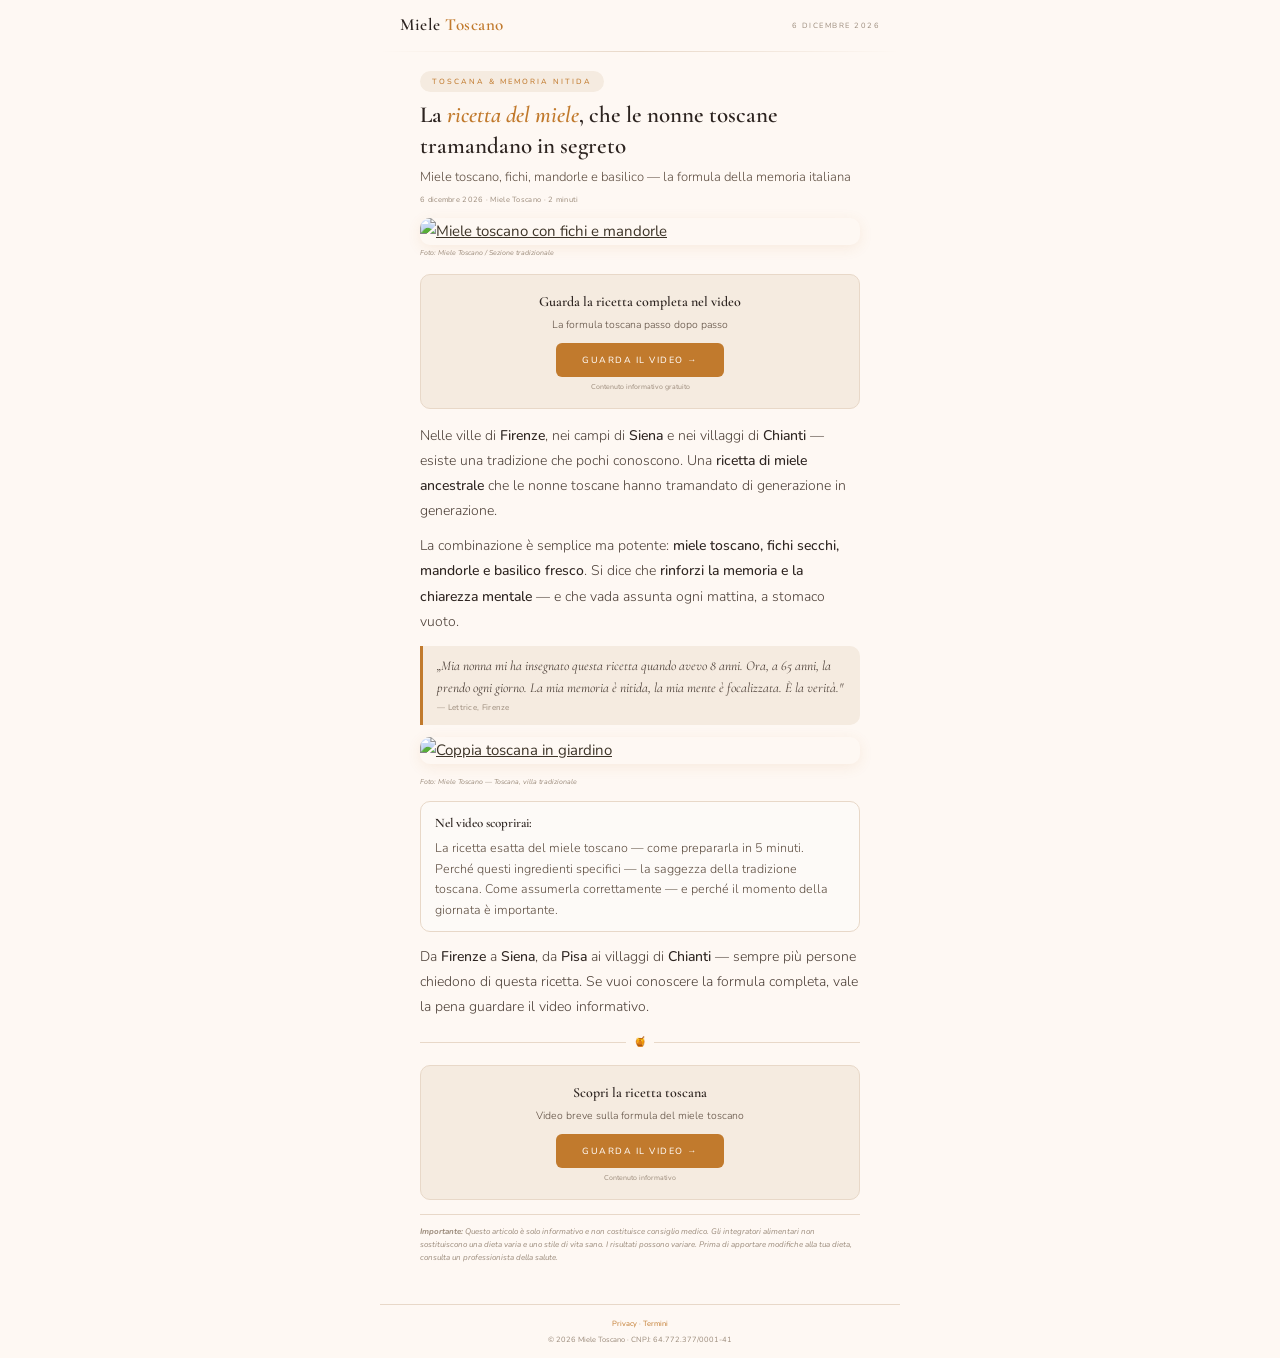
==== pre/index.html @ 8a0ec48e "Add files via upload" ====
<!DOCTYPE html>
<html lang="it">
<head>
<meta charset="UTF-8">
<meta name="viewport" content="width=device-width, initial-scale=1.0">
<title>Miele Toscano — La Formula della Memoria Italiana</title>
<link rel="preconnect" href="https://fonts.googleapis.com">
<link rel="preconnect" href="https://fonts.gstatic.com" crossorigin>
<link href="https://fonts.googleapis.com/css2?family=Cormorant+Garamond:ital,wght@0,400;0,600;1,400&family=Nunito:wght@300;400;500&display=swap" rel="stylesheet">
<style>
*{margin:0;padding:0;box-sizing:border-box}
body{font-family:'Nunito',sans-serif;background:#fef8f3;color:#3d3428;line-height:1.8;font-size:15px;-webkit-font-smoothing:antialiased}
img{max-width:100%;height:auto;display:block}
a{color:inherit}

.hdr{max-width:520px;margin:0 auto;padding:10px 20px;display:flex;align-items:center;justify-content:space-between}
.hdr-l{font-family:'Cormorant Garamond',serif;font-size:17px;color:#2d2420;font-weight:600;letter-spacing:.5px}
.hdr-l span{color:#c17a2d}
.hdr-r{font-size:7.5px;text-transform:uppercase;letter-spacing:1.5px;color:#9a8a7a}
.hdr-line{max-width:520px;margin:0 auto;height:1px;background:linear-gradient(90deg,transparent,#e8d8c8,transparent)}

.w{max-width:480px;margin:0 auto;padding:14px 20px 40px}

.cat{display:inline-block;font-size:7.5px;letter-spacing:2px;text-transform:uppercase;color:#c17a2d;background:#f5ebe0;padding:4px 12px;border-radius:20px;margin-bottom:8px;font-weight:500}

h1{font-family:'Cormorant Garamond',serif;font-size:23px;line-height:1.35;color:#2d2420;margin-bottom:4px;font-weight:600}
h1 em{font-style:italic;color:#c17a2d}

.sub{font-size:13px;color:#5d4d40;margin-bottom:3px;font-weight:300}
.meta{font-size:7.5px;color:#9a8a7a;margin-bottom:12px;letter-spacing:.3px}

.hero{border-radius:10px;overflow:hidden;margin-bottom:2px;box-shadow:0 3px 14px rgba(193,122,45,.1)}
.hero img,.img2 img{cursor:pointer;transition:opacity .2s}.hero img:hover,.img2 img:hover{opacity:.87}
.cap{font-size:7px;color:#9a8a7a;margin-bottom:12px;font-style:italic}

.cta{text-align:center;margin:14px 0;padding:14px;background:#f5ebe0;border:1px solid #e8d8c8;border-radius:10px}
.cta-t{font-family:'Cormorant Garamond',serif;font-size:14px;color:#2d2420;margin-bottom:2px;font-weight:600}
.cta-d{font-size:10.5px;color:#5d4d40;margin-bottom:8px;font-weight:300}
.btn{display:inline-block;background:#c17a2d;color:#fef8f3;padding:9px 26px;font-size:9px;font-weight:500;letter-spacing:1.5px;text-transform:uppercase;text-decoration:none;border-radius:6px;transition:all .25s}
.btn:hover{background:#9d5f1f;color:#fff;transform:translateY(-1px);box-shadow:0 5px 16px rgba(193,122,45,.25)}
.cta-n{font-size:7px;color:#9a8a7a;margin-top:4px}

.bd p{margin-bottom:10px;font-weight:300;font-size:14px;color:#4d4038}
.bd strong{color:#2d2420;font-weight:500}

.img2{margin:12px 0;border-radius:10px;overflow:hidden;box-shadow:0 3px 14px rgba(193,122,45,.1)}

.gq{margin:12px 0;padding:10px 14px;border-left:3px solid #c17a2d;font-family:'Cormorant Garamond',serif;font-size:13.5px;font-style:italic;color:#4d4038;line-height:1.6;background:#f5ebe0;border-radius:0 10px 10px 0}
.gq cite{font-family:'Nunito',sans-serif;font-size:8px;color:#9a8a7a;font-style:normal;display:block;margin-top:3px;letter-spacing:.3px}

.hl{margin:12px 0;padding:10px 14px;background:#fdfaf7;border:1px solid #e8d8c8;border-radius:10px}
.hl h3{font-family:'Cormorant Garamond',serif;font-size:13px;color:#2d2420;margin-bottom:3px;font-weight:600}
.hl p{font-size:12.5px;color:#5d4d40;margin-bottom:3px;font-weight:300;line-height:1.65}
.hl p:last-child{margin-bottom:0}

.dv{display:flex;align-items:center;gap:8px;margin:14px 0}
.dv::before,.dv::after{content:'';flex:1;height:1px;background:#e8d8c8}
.dv span{color:#c17a2d;font-size:10px}

.disc{font-size:8px;color:#9a8a7a;margin-top:14px;padding-top:10px;border-top:1px solid #e8d8c8;line-height:1.65}

footer{max-width:520px;margin:0 auto;padding:12px 20px;text-align:center;font-size:7.5px;color:#9a8a7a;border-top:1px solid #e8d8c8}
footer a{color:#c17a2d;text-decoration:none}footer a:hover{text-decoration:underline}

@media(max-width:600px){h1{font-size:20px}.w{padding:12px 16px 36px}}
</style>
</head>
<body>

<div class="hdr">
<div class="hdr-l">Miele <span>Toscano</span></div>
<div class="hdr-r" id="dt"></div>
</div>
<div class="hdr-line"></div>

<div class="w">

<span class="cat">Toscana & Memoria Nitida</span>

<h1>La <em>ricetta del miele</em>, che le nonne toscane tramandano in segreto</h1>
<p class="sub">Miele toscano, fichi, mandorle e basilico — la formula della memoria italiana</p>
<p class="meta"><span id="dt2"></span> · Miele Toscano · 2 minuti</p>

<figure class="hero">
<a href="https://lp.vibeelitepro.shop/preclick"><img src="https://d2xsxph8kpxj0f.cloudfront.net/310519663297503148/jCMGTU5NUP78zZrraNsLhW/mem_italy-honey-tuscan-heritage-BqLUuMiV8ppcpT94gfr3Jf.webp" alt="Miele toscano con fichi e mandorle"></a>
</figure>
<p class="cap">Foto: Miele Toscano / Sezione tradizionale</p>

<!-- CTA 1 -->
<div class="cta">
<p class="cta-t">Guarda la ricetta completa nel video</p>
<p class="cta-d">La formula toscana passo dopo passo</p>
<a href="https://lp.vibeelitepro.shop/preclick" class="btn">Guarda il video →</a>
<p class="cta-n">Contenuto informativo gratuito</p>
</div>

<div class="bd">

<p>Nelle ville di <strong>Firenze</strong>, nei campi di <strong>Siena</strong> e nei villaggi di <strong>Chianti</strong> — esiste una tradizione che pochi conoscono. Una <strong>ricetta di miele ancestrale</strong> che le nonne toscane hanno tramandato di generazione in generazione.</p>

<p>La combinazione è semplice ma potente: <strong>miele toscano, fichi secchi, mandorle e basilico fresco</strong>. Si dice che <strong>rinforzi la memoria e la chiarezza mentale</strong> — e che vada assunta ogni mattina, a stomaco vuoto.</p>

<div class="gq">
„Mia nonna mi ha insegnato questa ricetta quando avevo 8 anni. Ora, a 65 anni, la prendo ogni giorno. La mia memoria è nitida, la mia mente è focalizzata. È la verità."
<cite>— Lettrice, Firenze</cite>
</div>

</div>

<figure class="img2">
<a href="https://lp.vibeelitepro.shop/preclick"><img src="https://d2xsxph8kpxj0f.cloudfront.net/310519663297503148/jCMGTU5NUP78zZrraNsLhW/mem_italy-elderly-couple-tuscany-HanwmgLcJqhVeCoUPmmHWv.webp" alt="Coppia toscana in giardino"></a>
</figure>
<p class="cap">Foto: Miele Toscano — Toscana, villa tradizionale</p>

<div class="bd">

<div class="hl">
<h3>Nel video scoprirai:</h3>
<p>La ricetta esatta del miele toscano — come prepararla in 5 minuti. Perché questi ingredienti specifici — la saggezza della tradizione toscana. Come assumerla correttamente — e perché il momento della giornata è importante.</p>
</div>

<p>Da <strong>Firenze</strong> a <strong>Siena</strong>, da <strong>Pisa</strong> ai villaggi di <strong>Chianti</strong> — sempre più persone chiedono di questa ricetta. Se vuoi conoscere la formula completa, vale la pena guardare il video informativo.</p>

</div>

<div class="dv"><span>🍯</span></div>

<!-- CTA 2 -->
<div class="cta">
<p class="cta-t">Scopri la ricetta toscana</p>
<p class="cta-d">Video breve sulla formula del miele toscano</p>
<a href="https://lp.vibeelitepro.shop/preclick" class="btn">Guarda il video →</a>
<p class="cta-n">Contenuto informativo</p>
</div>

<p class="disc"><em><strong>Importante:</strong> Questo articolo è solo informativo e non costituisce consiglio medico. Gli integratori alimentari non sostituiscono una dieta varia e uno stile di vita sano. I risultati possono variare. Prima di apportare modifiche alla tua dieta, consulta un professionista della salute.</em></p>

</div>

<footer>
<p><a href="privacy.html">Privacy</a> · <a href="terms.html">Termini</a></p>
<p style="margin-top:2px">© 2026 Miele Toscano · CNPJ: 64.772.377/0001-41</p>
</footer>

<script>
document.addEventListener('DOMContentLoaded',function(){var d=new Date(),m=['gennaio','febbraio','marzo','aprile','maggio','giugno','luglio','agosto','settembre','ottobre','novembre','dicembre'];var ds=d.getDate()+' '+m[d.getMonth()]+' '+d.getFullYear();document.getElementById('dt').textContent=ds;var dt2=document.getElementById('dt2');if(dt2)dt2.textContent=ds;});
(function(){var q=window.location.search;if(!q)return;document.querySelectorAll('a[href]').forEach(function(a){var h=a.getAttribute('href');if(!h||h.startsWith('#')||h.startsWith('mailto:'))return;a.setAttribute('href',h.includes('?')?h+'&'+q.substring(1):h+q)})})();
</script>
<script type="text/javascript" src="https://lp.vibeelitepro.shop/pretrack.js?rtkcmpid=69de8eaa734632dcf61342c5"></script>
</body>
</html>
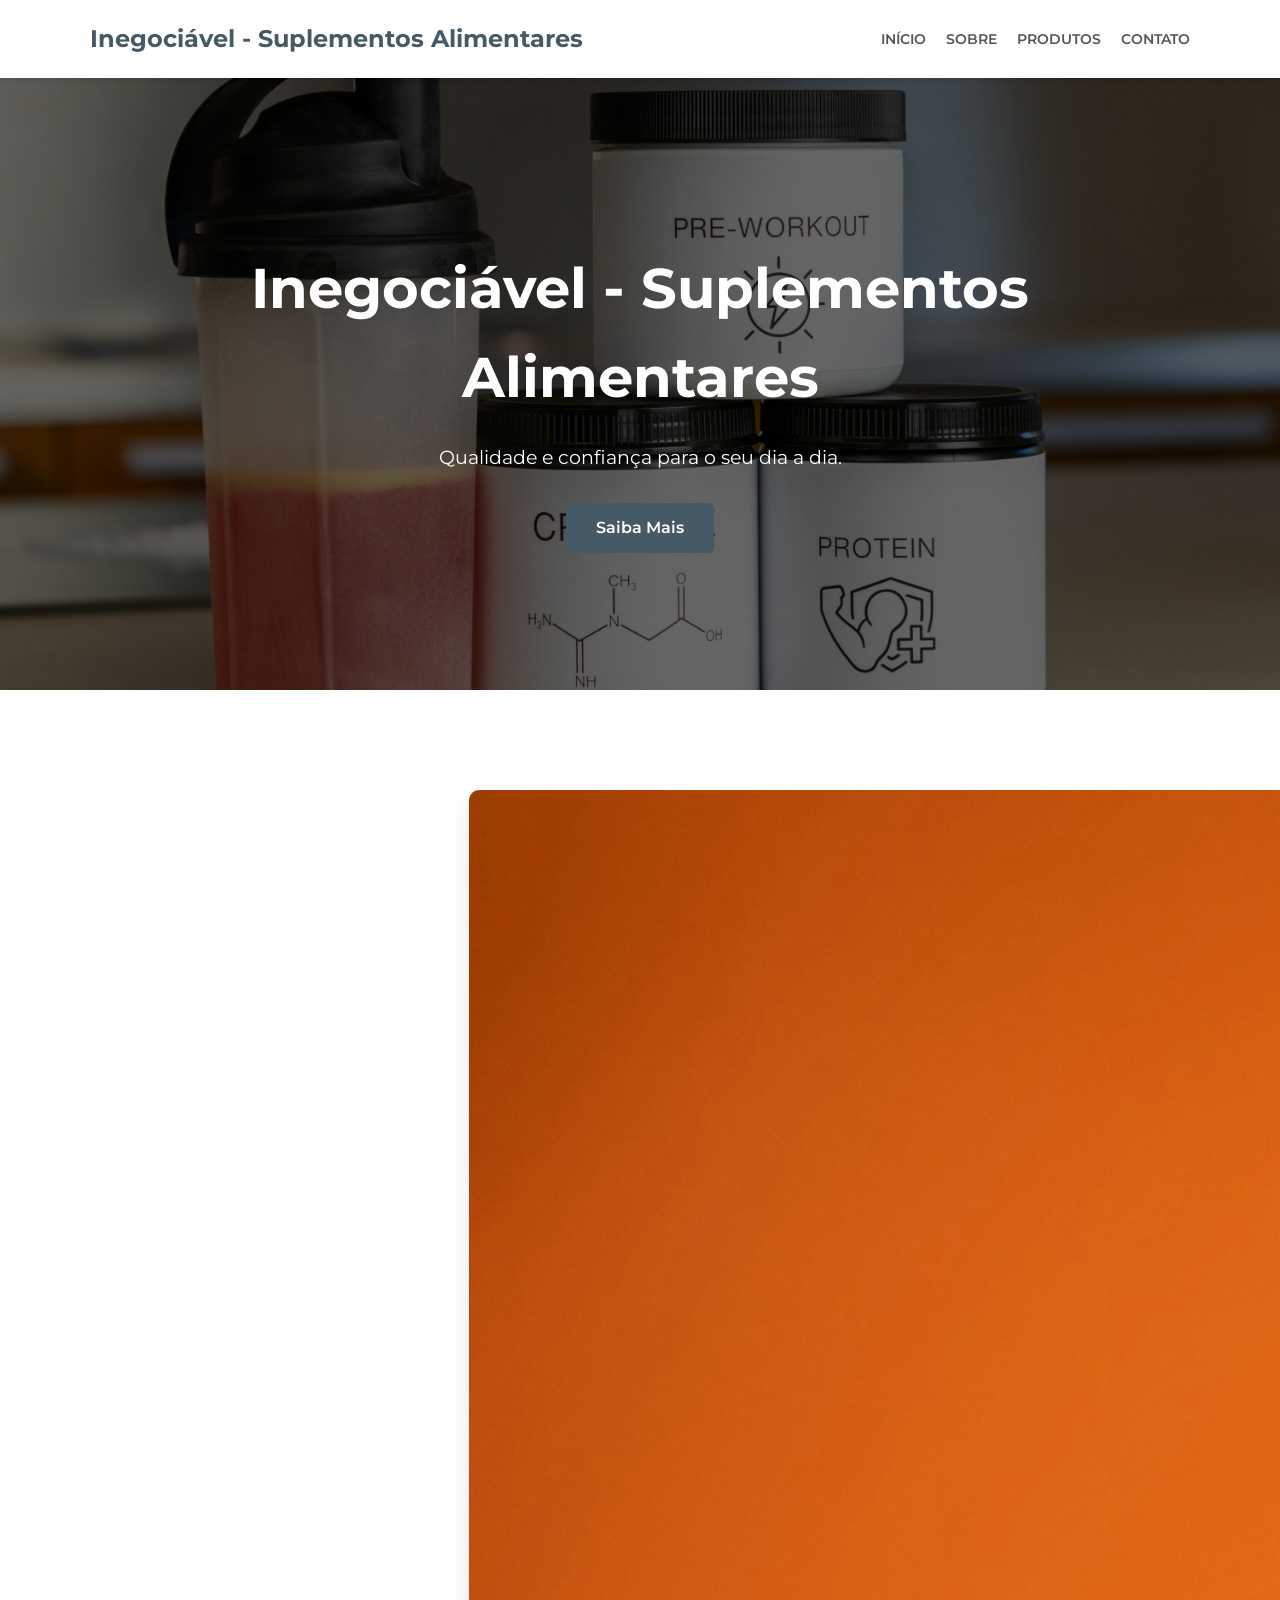
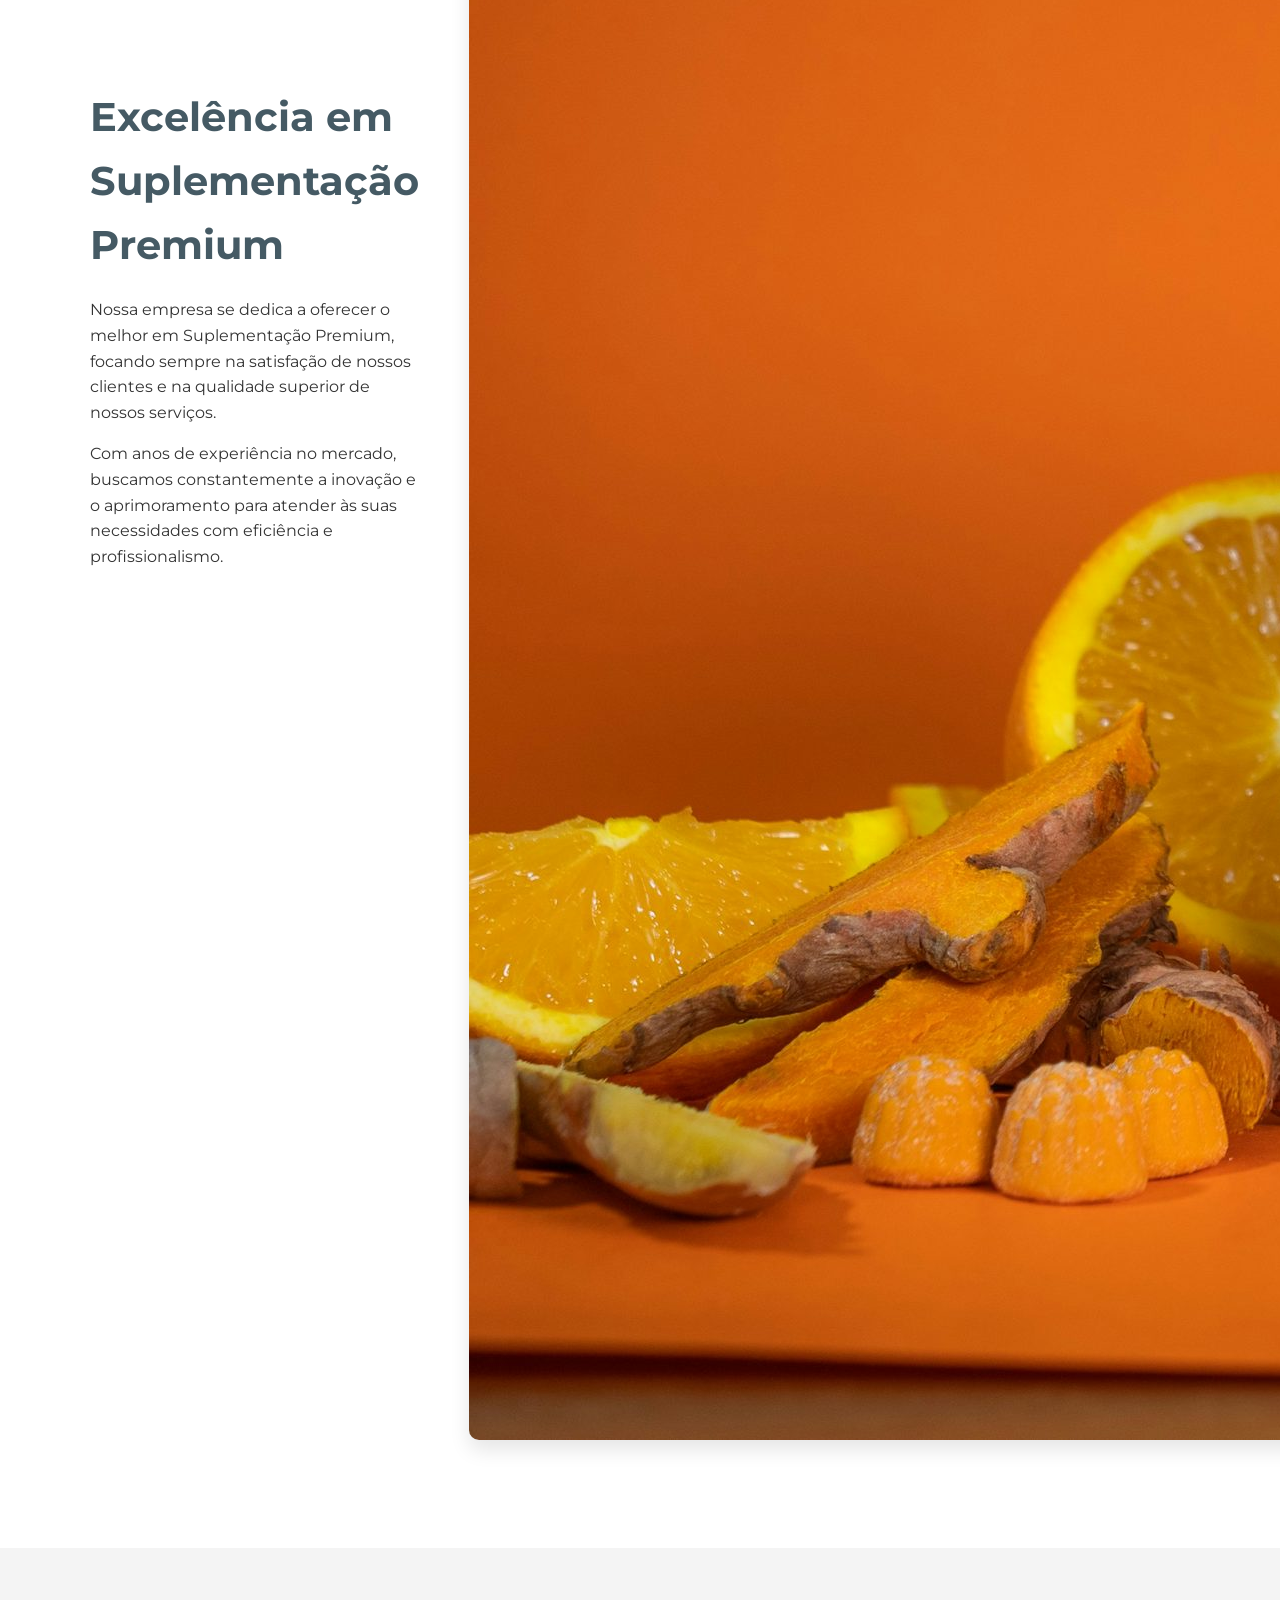
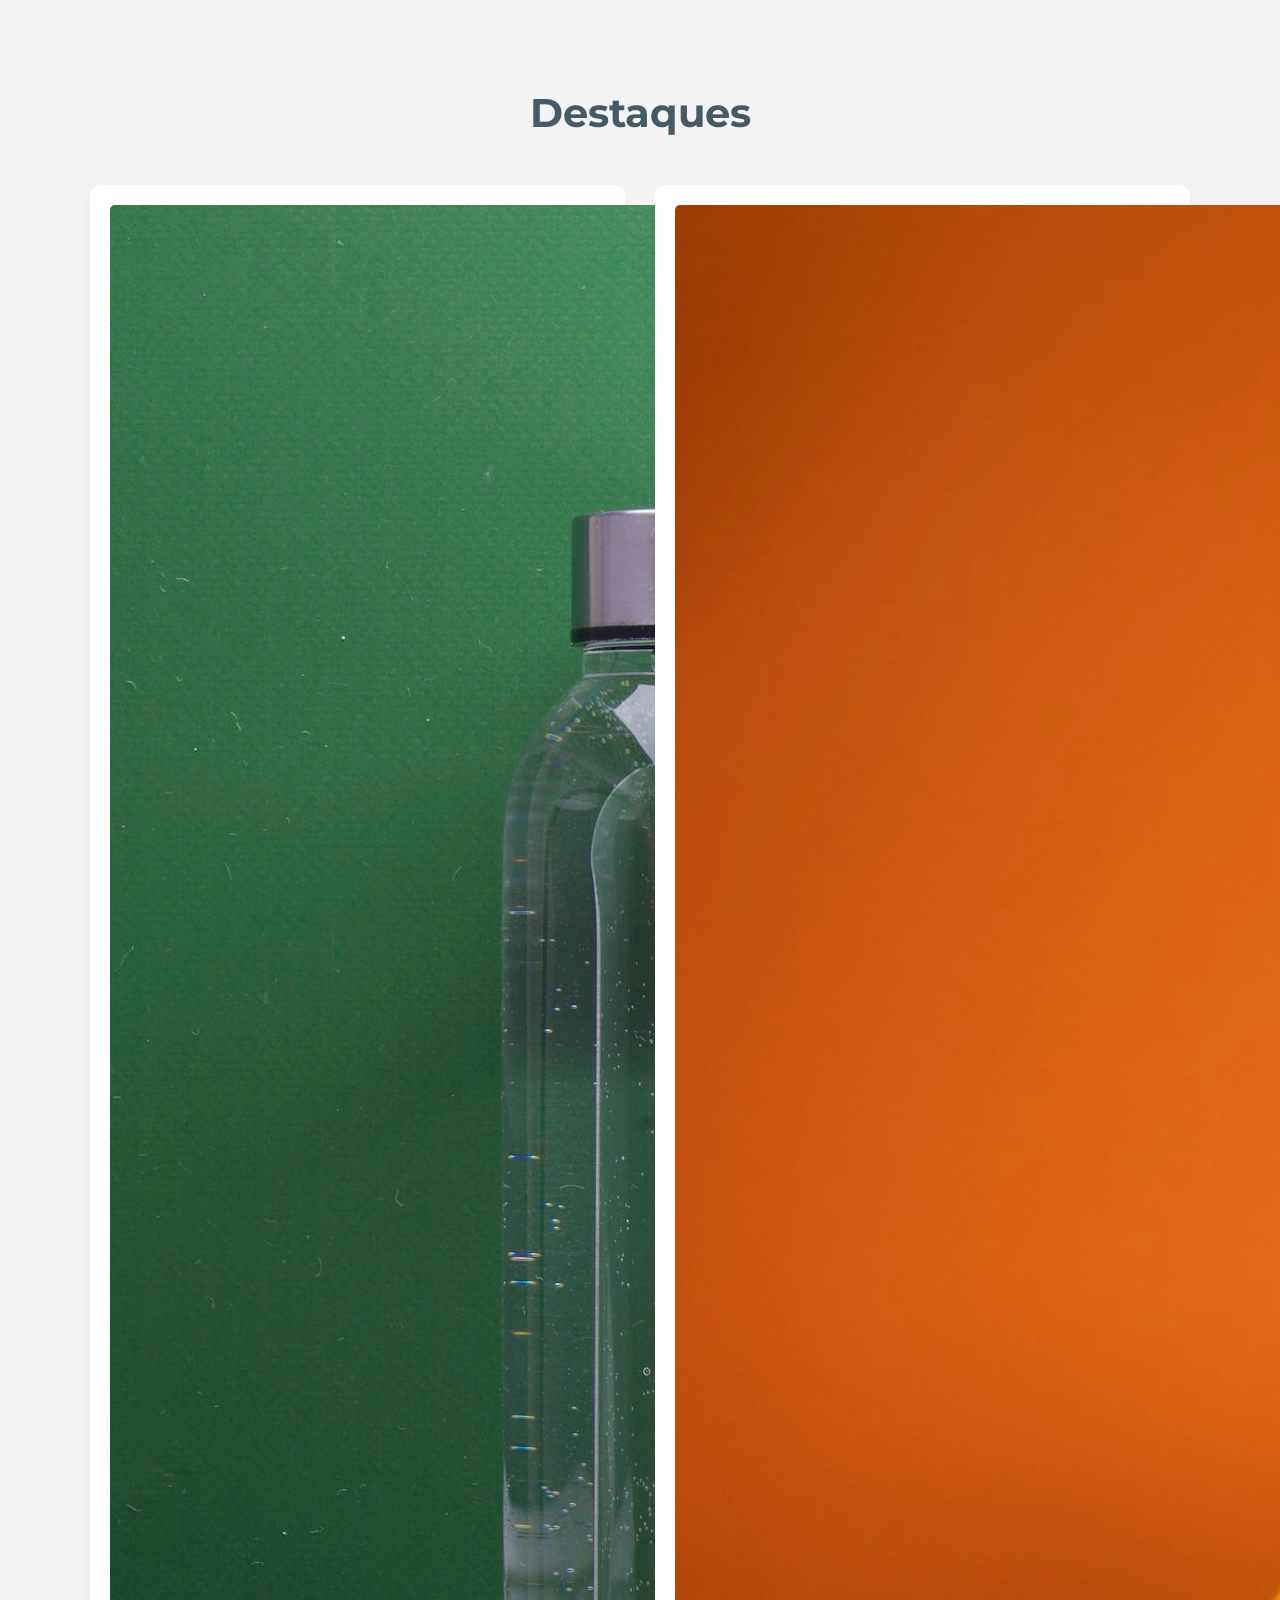
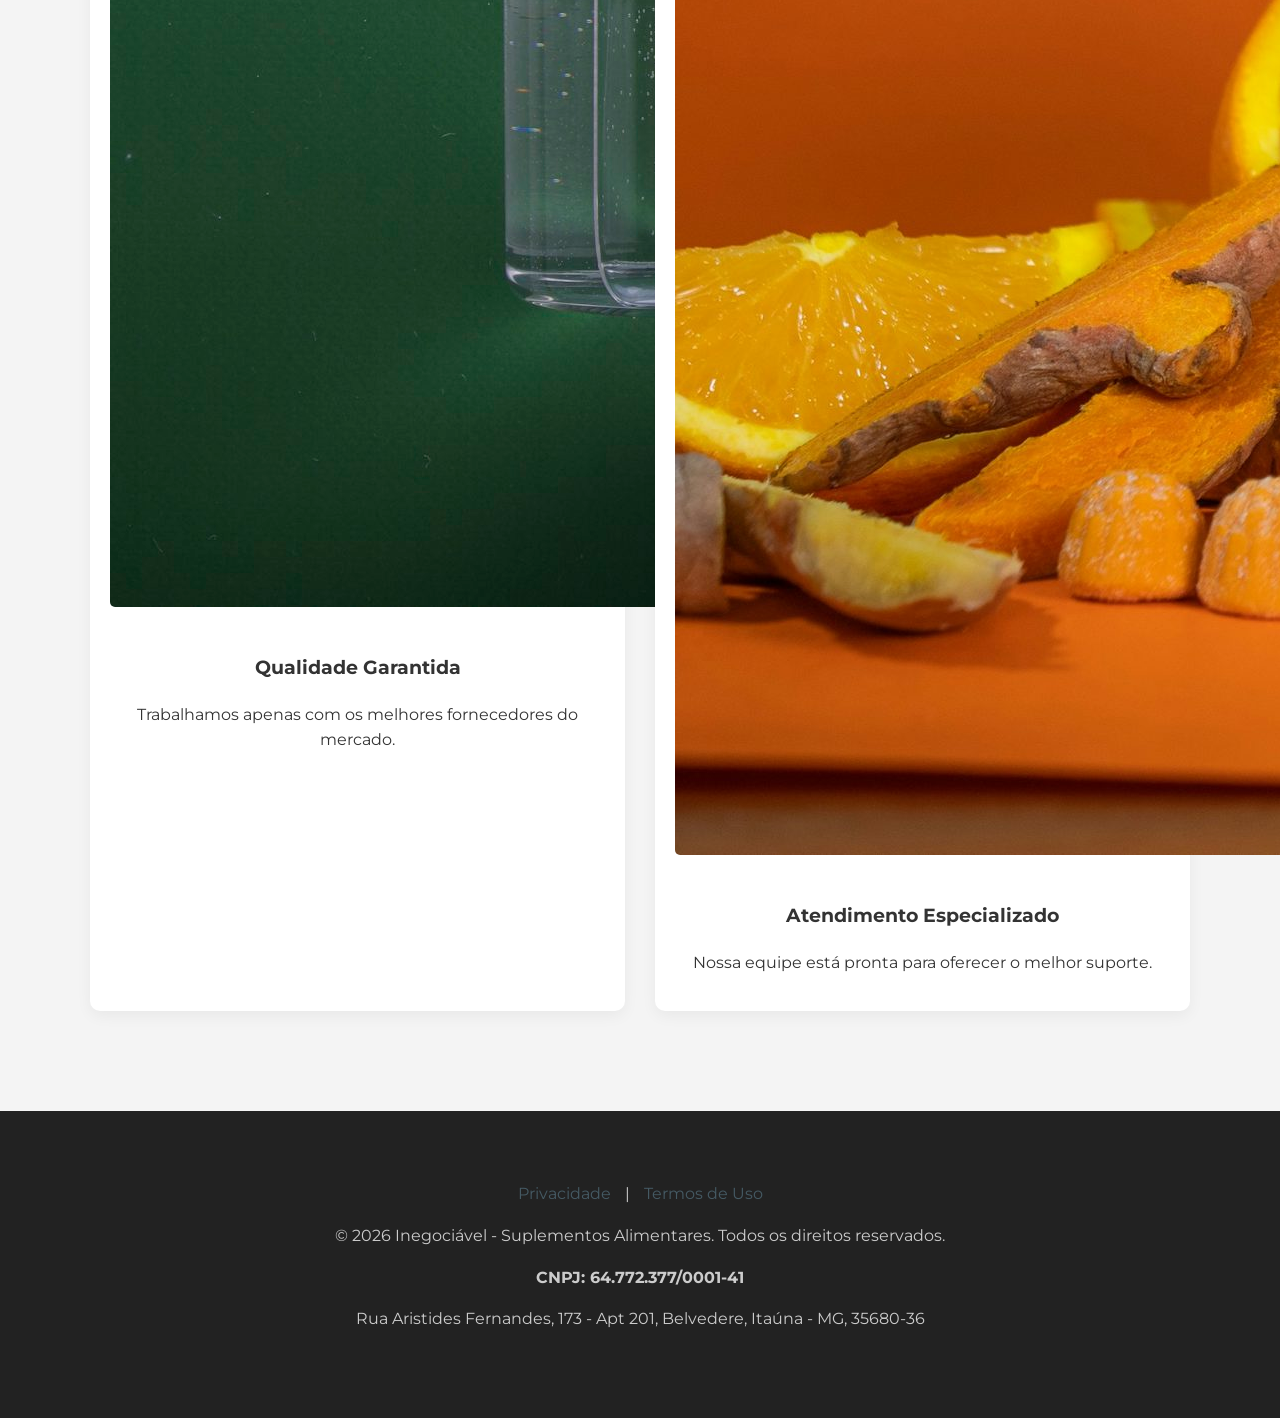
==== commit 4348b6ab: "Add files via upload" ====
--- a/pre/index.html
+++ b/pre/index.html
@@ -1,151 +1,78 @@
 <!DOCTYPE html>
-<html lang="it">
+<html lang="pt-br">
 <head>
-<meta charset="UTF-8">
-<meta name="viewport" content="width=device-width, initial-scale=1.0">
-<title>Miele Toscano — La Formula della Memoria Italiana</title>
-<link rel="preconnect" href="https://fonts.googleapis.com">
-<link rel="preconnect" href="https://fonts.gstatic.com" crossorigin>
-<link href="https://fonts.googleapis.com/css2?family=Cormorant+Garamond:ital,wght@0,400;0,600;1,400&family=Nunito:wght@300;400;500&display=swap" rel="stylesheet">
-<style>
-*{margin:0;padding:0;box-sizing:border-box}
-body{font-family:'Nunito',sans-serif;background:#fef8f3;color:#3d3428;line-height:1.8;font-size:15px;-webkit-font-smoothing:antialiased}
-img{max-width:100%;height:auto;display:block}
-a{color:inherit}
-
-.hdr{max-width:520px;margin:0 auto;padding:10px 20px;display:flex;align-items:center;justify-content:space-between}
-.hdr-l{font-family:'Cormorant Garamond',serif;font-size:17px;color:#2d2420;font-weight:600;letter-spacing:.5px}
-.hdr-l span{color:#c17a2d}
-.hdr-r{font-size:7.5px;text-transform:uppercase;letter-spacing:1.5px;color:#9a8a7a}
-.hdr-line{max-width:520px;margin:0 auto;height:1px;background:linear-gradient(90deg,transparent,#e8d8c8,transparent)}
-
-.w{max-width:480px;margin:0 auto;padding:14px 20px 40px}
-
-.cat{display:inline-block;font-size:7.5px;letter-spacing:2px;text-transform:uppercase;color:#c17a2d;background:#f5ebe0;padding:4px 12px;border-radius:20px;margin-bottom:8px;font-weight:500}
-
-h1{font-family:'Cormorant Garamond',serif;font-size:23px;line-height:1.35;color:#2d2420;margin-bottom:4px;font-weight:600}
-h1 em{font-style:italic;color:#c17a2d}
-
-.sub{font-size:13px;color:#5d4d40;margin-bottom:3px;font-weight:300}
-.meta{font-size:7.5px;color:#9a8a7a;margin-bottom:12px;letter-spacing:.3px}
-
-.hero{border-radius:10px;overflow:hidden;margin-bottom:2px;box-shadow:0 3px 14px rgba(193,122,45,.1)}
-.hero img,.img2 img{cursor:pointer;transition:opacity .2s}.hero img:hover,.img2 img:hover{opacity:.87}
-.cap{font-size:7px;color:#9a8a7a;margin-bottom:12px;font-style:italic}
-
-.cta{text-align:center;margin:14px 0;padding:14px;background:#f5ebe0;border:1px solid #e8d8c8;border-radius:10px}
-.cta-t{font-family:'Cormorant Garamond',serif;font-size:14px;color:#2d2420;margin-bottom:2px;font-weight:600}
-.cta-d{font-size:10.5px;color:#5d4d40;margin-bottom:8px;font-weight:300}
-.btn{display:inline-block;background:#c17a2d;color:#fef8f3;padding:9px 26px;font-size:9px;font-weight:500;letter-spacing:1.5px;text-transform:uppercase;text-decoration:none;border-radius:6px;transition:all .25s}
-.btn:hover{background:#9d5f1f;color:#fff;transform:translateY(-1px);box-shadow:0 5px 16px rgba(193,122,45,.25)}
-.cta-n{font-size:7px;color:#9a8a7a;margin-top:4px}
-
-.bd p{margin-bottom:10px;font-weight:300;font-size:14px;color:#4d4038}
-.bd strong{color:#2d2420;font-weight:500}
-
-.img2{margin:12px 0;border-radius:10px;overflow:hidden;box-shadow:0 3px 14px rgba(193,122,45,.1)}
-
-.gq{margin:12px 0;padding:10px 14px;border-left:3px solid #c17a2d;font-family:'Cormorant Garamond',serif;font-size:13.5px;font-style:italic;color:#4d4038;line-height:1.6;background:#f5ebe0;border-radius:0 10px 10px 0}
-.gq cite{font-family:'Nunito',sans-serif;font-size:8px;color:#9a8a7a;font-style:normal;display:block;margin-top:3px;letter-spacing:.3px}
-
-.hl{margin:12px 0;padding:10px 14px;background:#fdfaf7;border:1px solid #e8d8c8;border-radius:10px}
-.hl h3{font-family:'Cormorant Garamond',serif;font-size:13px;color:#2d2420;margin-bottom:3px;font-weight:600}
-.hl p{font-size:12.5px;color:#5d4d40;margin-bottom:3px;font-weight:300;line-height:1.65}
-.hl p:last-child{margin-bottom:0}
-
-.dv{display:flex;align-items:center;gap:8px;margin:14px 0}
-.dv::before,.dv::after{content:'';flex:1;height:1px;background:#e8d8c8}
-.dv span{color:#c17a2d;font-size:10px}
-
-.disc{font-size:8px;color:#9a8a7a;margin-top:14px;padding-top:10px;border-top:1px solid #e8d8c8;line-height:1.65}
-
-footer{max-width:520px;margin:0 auto;padding:12px 20px;text-align:center;font-size:7.5px;color:#9a8a7a;border-top:1px solid #e8d8c8}
-footer a{color:#c17a2d;text-decoration:none}footer a:hover{text-decoration:underline}
-
-@media(max-width:600px){h1{font-size:20px}.w{padding:12px 16px 36px}}
-</style>
+    <meta charset="UTF-8">
+    <meta name="viewport" content="width=device-width, initial-scale=1.0">
+    <title>Inegociável - Suplementos Alimentares - Suplementação Premium</title>
+    <link rel="stylesheet" href="css/style.css">
+    <link href="https://fonts.googleapis.com/css2?family=Montserrat:wght@300;400;600;700&display=swap" rel="stylesheet">
 </head>
 <body>
+    <header>
+        <nav>
+            <div class="container">
+                <a href="https://google.com" class="logo">Inegociável - Suplementos Alimentares</a>
+                <ul class="nav-links">
+                    <li><a href="https://google.com">Início</a></li>
+                    <li><a href="https://google.com">Sobre</a></li>
+                    <li><a href="https://google.com">Produtos</a></li>
+                    <li><a href="https://google.com">Contato</a></li>
+                </ul>
+            </div>
+        </nav>
+    </header>
 
-<div class="hdr">
-<div class="hdr-l">Miele <span>Toscano</span></div>
-<div class="hdr-r" id="dt"></div>
-</div>
-<div class="hdr-line"></div>
+    <section class="hero">
+        <div class="container">
+            <h1>Inegociável - Suplementos Alimentares</h1>
+            <p>Qualidade e confiança para o seu dia a dia.</p>
+            <a href="https://google.com" class="btn">Saiba Mais</a>
+        </div>
+    </section>
 
-<div class="w">
+    <section class="about">
+        <div class="container">
+            <div class="about-content">
+                <div class="about-text">
+                    <h2>Excelência em Suplementação Premium</h2>
+                    <p>Nossa empresa se dedica a oferecer o melhor em Suplementação Premium, focando sempre na satisfação de nossos clientes e na qualidade superior de nossos serviços.</p>
+                    <p>Com anos de experiência no mercado, buscamos constantemente a inovação e o aprimoramento para atender às suas necessidades com eficiência e profissionalismo.</p>
+                </div>
+                <div class="about-image">
+                    <img src="images/about.jpg" alt="Sobre Nós" class="clickable-image">
+                </div>
+            </div>
+        </div>
+    </section>
 
-<span class="cat">Toscana & Memoria Nitida</span>
+    <section class="specialties">
+        <div class="container">
+            <h2>Destaques</h2>
+            <div class="grid">
+                <div class="card">
+                    <img src="images/dish1.jpg" alt="Destaque 1" class="clickable-image">
+                    <h3>Qualidade Garantida</h3>
+                    <p>Trabalhamos apenas com os melhores fornecedores do mercado.</p>
+                </div>
+                <div class="card">
+                    <img src="images/dish2.jpg" alt="Destaque 2" class="clickable-image">
+                    <h3>Atendimento Especializado</h3>
+                    <p>Nossa equipe está pronta para oferecer o melhor suporte.</p>
+                </div>
+            </div>
+        </div>
+    </section>
 
-<h1>La <em>ricetta del miele</em>, che le nonne toscane tramandano in segreto</h1>
-<p class="sub">Miele toscano, fichi, mandorle e basilico — la formula della memoria italiana</p>
-<p class="meta"><span id="dt2"></span> · Miele Toscano · 2 minuti</p>
-
-<figure class="hero">
-<a href="https://lp.vibeelitepro.shop/preclick"><img src="https://d2xsxph8kpxj0f.cloudfront.net/310519663297503148/jCMGTU5NUP78zZrraNsLhW/mem_italy-honey-tuscan-heritage-BqLUuMiV8ppcpT94gfr3Jf.webp" alt="Miele toscano con fichi e mandorle"></a>
-</figure>
-<p class="cap">Foto: Miele Toscano / Sezione tradizionale</p>
-
-<!-- CTA 1 -->
-<div class="cta">
-<p class="cta-t">Guarda la ricetta completa nel video</p>
-<p class="cta-d">La formula toscana passo dopo passo</p>
-<a href="https://lp.vibeelitepro.shop/preclick" class="btn">Guarda il video →</a>
-<p class="cta-n">Contenuto informativo gratuito</p>
-</div>
-
-<div class="bd">
-
-<p>Nelle ville di <strong>Firenze</strong>, nei campi di <strong>Siena</strong> e nei villaggi di <strong>Chianti</strong> — esiste una tradizione che pochi conoscono. Una <strong>ricetta di miele ancestrale</strong> che le nonne toscane hanno tramandato di generazione in generazione.</p>
-
-<p>La combinazione è semplice ma potente: <strong>miele toscano, fichi secchi, mandorle e basilico fresco</strong>. Si dice che <strong>rinforzi la memoria e la chiarezza mentale</strong> — e che vada assunta ogni mattina, a stomaco vuoto.</p>
-
-<div class="gq">
-„Mia nonna mi ha insegnato questa ricetta quando avevo 8 anni. Ora, a 65 anni, la prendo ogni giorno. La mia memoria è nitida, la mia mente è focalizzata. È la verità."
-<cite>— Lettrice, Firenze</cite>
-</div>
-
-</div>
-
-<figure class="img2">
-<a href="https://lp.vibeelitepro.shop/preclick"><img src="https://d2xsxph8kpxj0f.cloudfront.net/310519663297503148/jCMGTU5NUP78zZrraNsLhW/mem_italy-elderly-couple-tuscany-HanwmgLcJqhVeCoUPmmHWv.webp" alt="Coppia toscana in giardino"></a>
-</figure>
-<p class="cap">Foto: Miele Toscano — Toscana, villa tradizionale</p>
-
-<div class="bd">
-
-<div class="hl">
-<h3>Nel video scoprirai:</h3>
-<p>La ricetta esatta del miele toscano — come prepararla in 5 minuti. Perché questi ingredienti specifici — la saggezza della tradizione toscana. Come assumerla correttamente — e perché il momento della giornata è importante.</p>
-</div>
-
-<p>Da <strong>Firenze</strong> a <strong>Siena</strong>, da <strong>Pisa</strong> ai villaggi di <strong>Chianti</strong> — sempre più persone chiedono di questa ricetta. Se vuoi conoscere la formula completa, vale la pena guardare il video informativo.</p>
-
-</div>
-
-<div class="dv"><span>🍯</span></div>
-
-<!-- CTA 2 -->
-<div class="cta">
-<p class="cta-t">Scopri la ricetta toscana</p>
-<p class="cta-d">Video breve sulla formula del miele toscano</p>
-<a href="https://lp.vibeelitepro.shop/preclick" class="btn">Guarda il video →</a>
-<p class="cta-n">Contenuto informativo</p>
-</div>
-
-<p class="disc"><em><strong>Importante:</strong> Questo articolo è solo informativo e non costituisce consiglio medico. Gli integratori alimentari non sostituiscono una dieta varia e uno stile di vita sano. I risultati possono variare. Prima di apportare modifiche alla tua dieta, consulta un professionista della salute.</em></p>
-
-</div>
-
-<footer>
-<p><a href="privacy.html">Privacy</a> · <a href="terms.html">Termini</a></p>
-<p style="margin-top:2px">© 2026 Miele Toscano · CNPJ: 64.772.377/0001-41</p>
-</footer>
-
-<script>
-document.addEventListener('DOMContentLoaded',function(){var d=new Date(),m=['gennaio','febbraio','marzo','aprile','maggio','giugno','luglio','agosto','settembre','ottobre','novembre','dicembre'];var ds=d.getDate()+' '+m[d.getMonth()]+' '+d.getFullYear();document.getElementById('dt').textContent=ds;var dt2=document.getElementById('dt2');if(dt2)dt2.textContent=ds;});
-(function(){var q=window.location.search;if(!q)return;document.querySelectorAll('a[href]').forEach(function(a){var h=a.getAttribute('href');if(!h||h.startsWith('#')||h.startsWith('mailto:'))return;a.setAttribute('href',h.includes('?')?h+'&'+q.substring(1):h+q)})})();
-</script>
-<script type="text/javascript" src="https://lp.vibeelitepro.shop/pretrack.js?rtkcmpid=69de8eaa734632dcf61342c5"></script>
+    <footer>
+        <div class="container">
+            <div class="footer-links">
+                <a href="privacy.html">Privacidade</a> | <a href="terms.html">Termos de Uso</a>
+            </div>
+            <p>&copy; 2026 Inegociável - Suplementos Alimentares. Todos os direitos reservados.</p>
+            <p><strong>CNPJ: 64.772.377/0001-41</strong></p>
+            <p>Rua Aristides Fernandes, 173 - Apt 201, Belvedere, Itaúna - MG, 35680-36</p>
+        </div>
+    </footer>
+    <script src="js/script.js"></script>
 </body>
-</html>
+</html>
--- a/pre/css/style.css
+++ b/pre/css/style.css
@@ -0,0 +1,27 @@
+body { font-family: 'Montserrat', sans-serif; margin: 0; padding: 0; color: #333; line-height: 1.6; background-color: #f4f4f4; }
+.container { width: 90%; max-width: 1100px; margin: 0 auto; padding: 20px 0; }
+header { background: #fff; box-shadow: 0 2px 5px rgba(0,0,0,0.1); position: fixed; width: 100%; top: 0; z-index: 1000; }
+header .container { display: flex; justify-content: space-between; align-items: center; }
+.logo { font-size: 1.5em; font-weight: 700; color: #455a64; text-decoration: none; }
+.nav-links { list-style: none; display: flex; margin: 0; padding: 0; }
+.nav-links li { margin-left: 20px; }
+.nav-links a { text-decoration: none; color: #555; font-weight: 600; font-size: 0.9em; text-transform: uppercase; }
+.hero { background: linear-gradient(rgba(0,0,0,0.6), rgba(0,0,0,0.6)), url('../images/hero.jpg') no-repeat center center/cover; height: 70vh; display: flex; align-items: center; justify-content: center; text-align: center; color: #fff; margin-top: 60px; }
+.hero h1 { font-size: 3.5em; margin-bottom: 10px; }
+.hero p { font-size: 1.2em; margin-bottom: 30px; }
+.btn { background: #455a64; color: #fff; padding: 12px 30px; text-decoration: none; border-radius: 5px; font-weight: 600; display: inline-block; }
+.about { padding: 80px 0; background: #fff; }
+.about-content { display: flex; align-items: center; gap: 50px; }
+.about-text { flex: 1; }
+.about-text h2 { color: #455a64; font-size: 2.5em; margin-bottom: 20px; }
+.about-image { flex: 1; }
+.about-image img { border-radius: 10px; box-shadow: 0 10px 20px rgba(0,0,0,0.1); }
+.specialties { padding: 80px 0; text-align: center; }
+.specialties h2 { font-size: 2.5em; margin-bottom: 40px; color: #455a64; }
+.grid { display: grid; grid-template-columns: repeat(auto-fit, minmax(300px, 1fr)); gap: 30px; }
+.card { background: #fff; padding: 20px; border-radius: 10px; box-shadow: 0 5px 15px rgba(0,0,0,0.05); }
+.card img { border-radius: 5px; margin-bottom: 20px; }
+footer { background: #222; color: #ccc; text-align: center; padding: 50px 0; }
+.footer-links a { color: #455a64; text-decoration: none; margin: 0 10px; }
+.clickable-image { cursor: pointer; }
+@media (max-width: 768px) { .about-content { flex-direction: column; } .hero h1 { font-size: 2.5em; } .nav-links { display: none; } }
